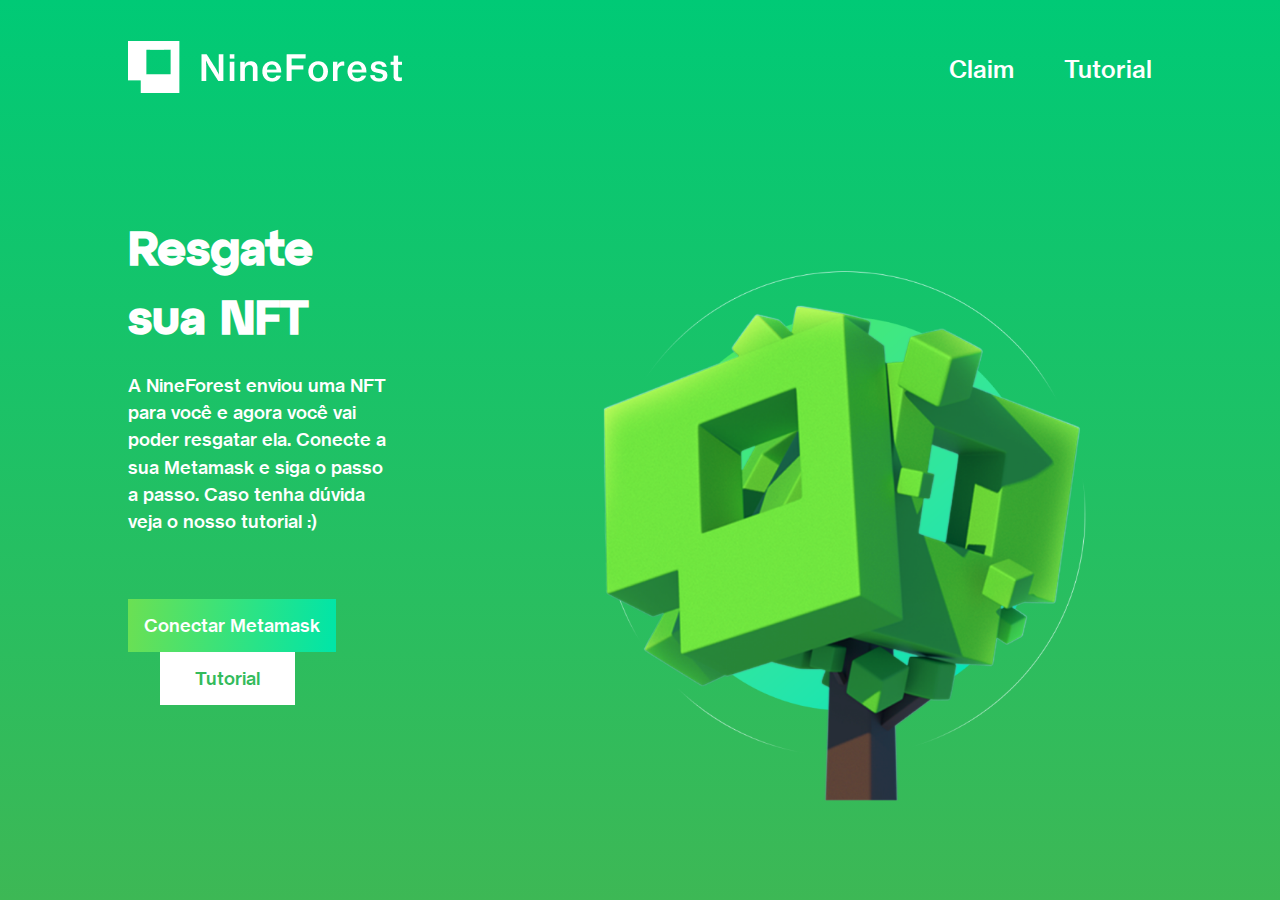
==== index.html @ b1035656 "first push" ====
<!DOCTYPE html>
<html lang="en">
<head>
    <meta charset="UTF-8">
    <meta name="viewport" content="width=device-width, initial-scale=1.0">
    <title>Claim NFT Step 1</title>
    <link rel="stylesheet" href="/style.css">
    <link rel="stylesheet" href="/main.css">
</head>
<body>
    <section>
        <nav>
            <a href="/"> <img id="logo-img" alt="logo" src="/assets/logo/logo.png"></a>
            <ul class="nav-list">
                <li><a href="#">Claim</a></li>
                <li><a href="#">Tutorial</a></li>
            </ul>
        </nav>
        <div class="section">
            <div class="text-div">
                <h1>Resgate sua NFT</h1>
                <p>A NineForest enviou uma NFT para você e agora você vai poder resgatar ela. Conecte a sua Metamask e siga o passo a passo. Caso tenha dúvida veja o nosso tutorial :)</p>
                <div class="buttons-div">
                    <button class="button-main"><p>Conectar Metamask</p><button>
                    <button class="button-secondary">Tutorial</button>
                </div>
            </div>
            <div class="img-div">
                <img src="/assets/images/tree.png" alt="tree">
            </div>
        </div>
    </section>
</body>
</html>
---- style.css ----
@font-face { 
    font-family: 'AtypBold';
    src: url("/assets/fonts/AtypDisplay-Bold.ttf");
  }

@font-face { 
    font-family: 'AtypMedium';
    src: url("/assets/fonts/AtypDisplay-Medium.ttf");
  }


@font-face { 
    font-family: 'AtypRegular';
    src: url("/assets/fonts/AtypDisplay-Regular.ttf");
  }

  @font-face { 
    font-family: 'AtypSemiBold';
    src: url("/assets/fonts/AtypDisplay-Semibold.ttf");
  }


@font-face { 
    font-family: 'Grotesk65';
    src: url("/assets/fonts/Grotesk-65.ttf");
  }

body {
    background: var(--background);
    background-repeat: no-repeat;
   
}

.img-div{
    margin-top: 7.4rem;
    margin-left: 10rem;
}

.img-div img {
    width: 600px;
    height: auto;
}

.buttons-div{
    margin-top: 4rem;
}

.buttons-div .button-secondary{
    background: white;
    color: var(--green);
    padding: 0.8rem 2.2rem;
    margin-left: 2rem;
    font-family: 'Grotesk65';
    font-size: 1.125rem;
    line-height: 1.7rem;
}


/* step-2 */

.img-section{
    margin-left: 10rem;
}

input{
    padding: 1rem 3rem;
    margin-top: 2rem;
    margin-bottom: 4rem;
}

.back-button{
    color: white;
    font-family: 'Grotesk65';
}

.create-nft{
    padding: 1rem 2.5rem;
}

/* step-3 */

.button-download{
    margin-top: 4rem;
}
---- main.css ----
*{
    margin: 0;
    padding: 0;
    border: none;
    box-sizing: border-box;
    text-decoration: none;
}

html {
    --background: linear-gradient(180deg, #00CA76 0%, #3DB855 100%);
    --background-button: linear-gradient(95.26deg, #6BE053 0%, #00E5A8 100%);
    --green: #33BB5B;

}

h1 {
    font-family: 'AtypSemiBold';
    font-size: 3rem;
    color: white;
}

p {
    font-family: 'Grotesk65';
    font-size: 1.125rem;
    line-height: 1.7rem;
    color: white;
}

body {
    height: 100vh;
    margin: 0 10%;
}

nav{
    display: flex;
    justify-content: space-between;
    align-items: center;
    height: 12vh;
    margin-bottom: 30px;
    padding-top: 30px;
}

button{
    cursor: pointer;
}


.nav-list{
    list-style: none;
    display: flex;
}

.nav-list li {
    margin-left: 3.125rem;
}

.nav-list li a {
    color: white;
    font-family: 'Grotesk65';
    font-size: 1.5rem;
    font-weight: 100;
}

.section{
    display: flex;
}

.button-main{
    background: var(--background-button);
    color: white;
    padding: 0.8rem 1rem;
    font-family: 'AtypMedium';
    font-size: 1rem;
}

.text-div{ 
    margin-top: 8rem;
}

.text-div h1{
    margin-bottom: 1rem;
    margin-top: 1rem;
}

.text-div{
    margin-top: 4rem;
}
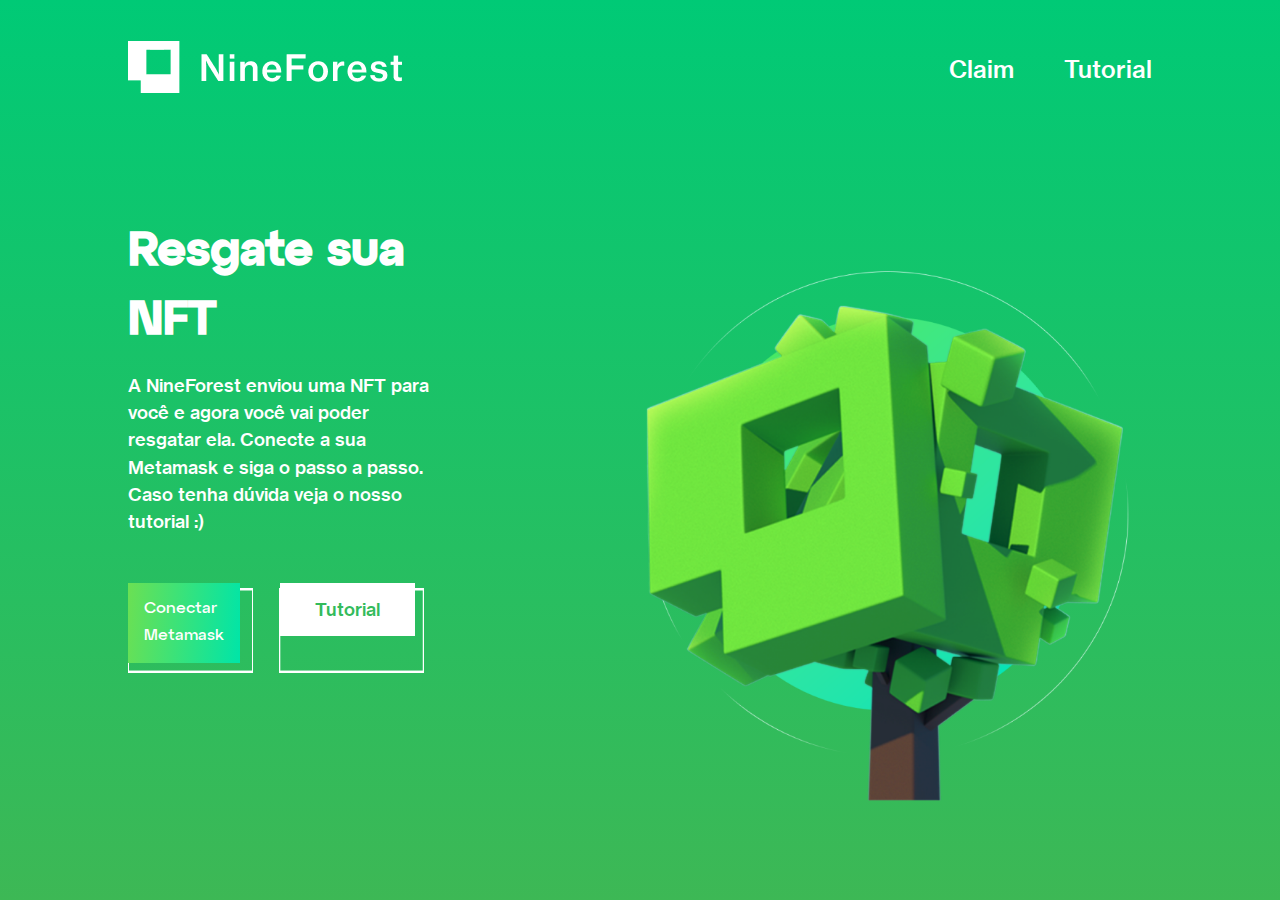
==== commit 1f2ace05: "fix buttons" ====
--- a/index.html
+++ b/index.html
@@ -19,10 +19,10 @@
         <div class="section">
             <div class="text-div">
                 <h1>Resgate sua NFT</h1>
-                <p>A NineForest enviou uma NFT para você e agora você vai poder resgatar ela. Conecte a sua Metamask e siga o passo a passo. Caso tenha dúvida veja o nosso tutorial :)</p>
-                <div class="buttons-div">
-                    <button class="button-main"><p>Conectar Metamask</p><button>
-                    <button class="button-secondary">Tutorial</button>
+                <p class="content-paragraph-first">A NineForest enviou uma NFT para você e agora você vai poder resgatar ela. Conecte a sua Metamask e siga o passo a passo. Caso tenha dúvida veja o nosso tutorial :)</p>
+                <div class="btn-area">
+                    <a class="btn-main" href="#"><p class="btn-main-content">Conectar Metamask</p></a>
+                    <a href="#" class="btn-secondary"><p class="btn-secondary-content">Tutorial</p></a>
                 </div>
             </div>
             <div class="img-div">
--- a/style.css
+++ b/style.css
@@ -31,6 +31,12 @@
    
 }
 
+/* first-page */
+
+.content-paragraph-first{
+    margin-bottom: 3rem;
+}
+
 .img-div{
     margin-top: 7.4rem;
     margin-left: 10rem;
@@ -41,22 +47,10 @@
     height: auto;
 }
 
-.buttons-div{
-    margin-top: 4rem;
-}
-
-.buttons-div .button-secondary{
-    background: white;
-    color: var(--green);
-    padding: 0.8rem 2.2rem;
-    margin-left: 2rem;
-    font-family: 'Grotesk65';
-    font-size: 1.125rem;
-    line-height: 1.7rem;
-}
 
 
-/* step-2 */
+
+/* second-page */
 
 .img-section{
     margin-left: 10rem;
@@ -65,7 +59,7 @@
 input{
     padding: 1rem 3rem;
     margin-top: 2rem;
-    margin-bottom: 4rem;
+    margin-bottom: 2.5rem;
 }
 
 .back-button{
@@ -77,8 +71,99 @@
     padding: 1rem 2.5rem;
 }
 
-/* step-3 */
+/* third-page */
 
 .button-download{
     margin-top: 4rem;
+}
+
+.content-paragraph-third{
+    margin-bottom: 3rem;
+}
+
+/* button 1 */
+
+.btn-area{
+    position: relative;
+    z-index: 99;
+    display: flex;
+}
+
+.btn-main{
+    position: relative;
+    margin-right: 20px;
+    display: inline-block;
+    padding-right: 20px;
+    padding-bottom: 15px; 
+}
+
+.btn-main:before{
+    position: absolute;
+    content: "";
+    width: 95%;
+    height: 90%;
+    background: url(/assets/images/btn-border.png) no-repeat center center;
+    background-size: 100% 100%;
+    bottom: 5%;
+    z-index: -1;
+    right: 5%;
+}
+
+.btn-main-content{
+    background: var(--background-button);
+    color: white;
+    padding: 0.8rem 1rem;
+    font-family: 'AtypMedium';
+    font-size: 1rem;
+}
+
+/* button 2 */
+
+.btn-secondary{
+    position: relative;
+    /* margin-right: 20px; */
+    display: inline-block;
+    padding-right: 20px;
+    padding-bottom: 15px; 
+}
+
+.btn-secondary:before{
+    position: absolute;
+    content: "";
+    width: 93%;
+    height: 90%;
+    background: url(/assets/images/btn-border.png) no-repeat center center;
+    background-size: 100% 100%;
+    bottom: 5%;
+    z-index: -1;
+    right: 7.5%;
+}
+
+.btn-secondary-content{
+    background: white;
+    color: var(--green);
+    padding: 0.8rem 2.2rem;
+    font-family: 'Grotesk65';
+    font-size: 1.125rem;
+    line-height: 1.7rem;
+}
+
+/* button 3 */
+
+.btn-main-content-2{
+    background: var(--background-button);
+    color: white;
+    padding: 0.8rem 2rem;
+    font-family: 'AtypMedium';
+    font-size: 1rem;
+}
+
+/* button 4 */
+
+.btn-main-content-3{
+    background: var(--background-button);
+    color: white;
+    padding: 0.8rem 2rem;
+    font-family: 'AtypMedium';
+    font-size: 1rem;
 }--- a/main.css
+++ b/main.css
@@ -65,13 +65,6 @@
     display: flex;
 }
 
-.button-main{
-    background: var(--background-button);
-    color: white;
-    padding: 0.8rem 1rem;
-    font-family: 'AtypMedium';
-    font-size: 1rem;
-}
 
 .text-div{ 
     margin-top: 8rem;
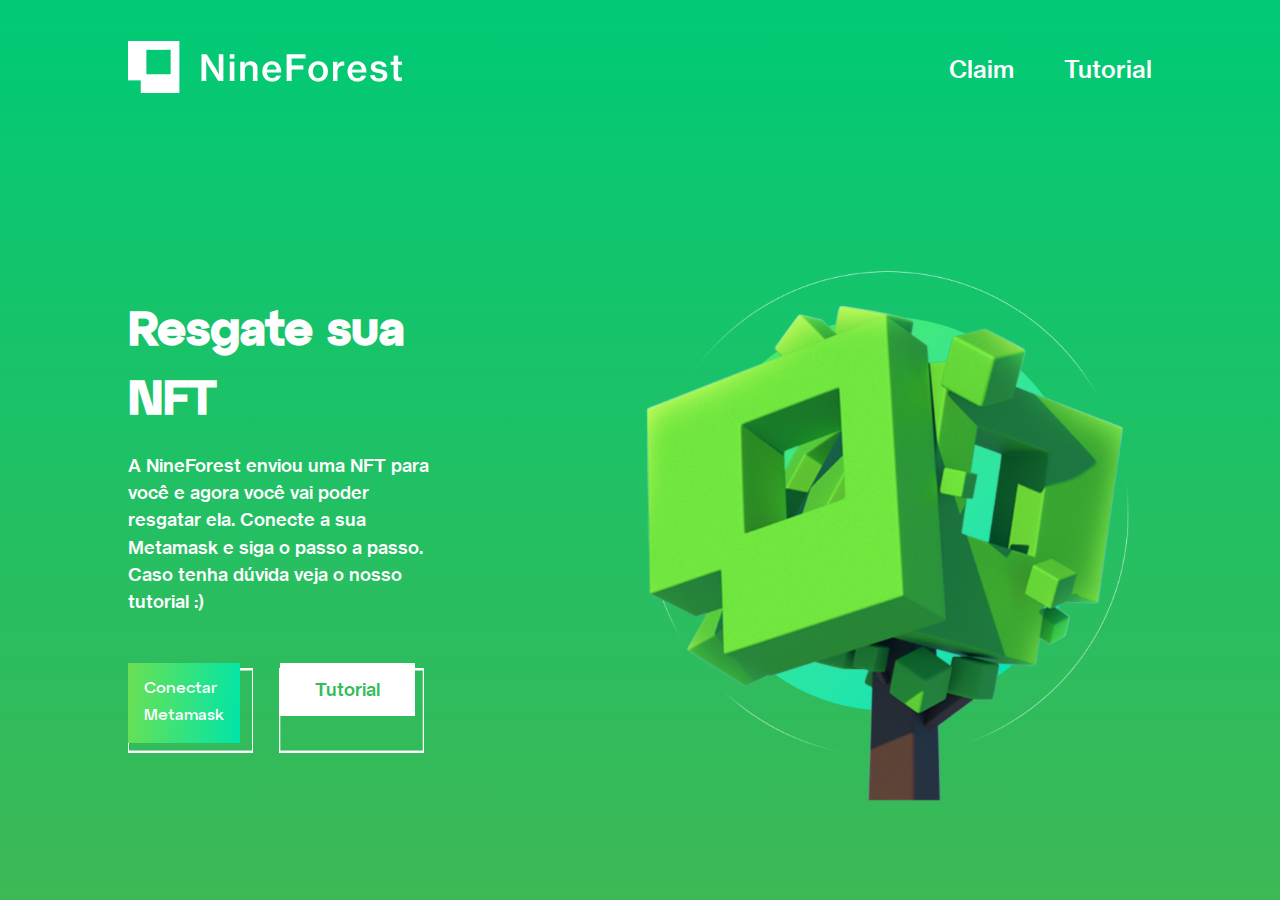
==== commit 228e8a72: "fix margin first page" ====
--- a/index.html
+++ b/index.html
@@ -18,7 +18,7 @@
         </nav>
         <div class="section">
             <div class="text-div">
-                <h1>Resgate sua NFT</h1>
+                <h1 id="title-first">Resgate sua NFT</h1>
                 <p class="content-paragraph-first">A NineForest enviou uma NFT para você e agora você vai poder resgatar ela. Conecte a sua Metamask e siga o passo a passo. Caso tenha dúvida veja o nosso tutorial :)</p>
                 <div class="btn-area">
                     <a class="btn-main" href="#"><p class="btn-main-content">Conectar Metamask</p></a>
--- a/style.css
+++ b/style.css
@@ -32,6 +32,10 @@
 }
 
 /* first-page */
+
+#title-first{
+    margin-top: 6rem;
+}
 
 .content-paragraph-first{
     margin-bottom: 3rem;
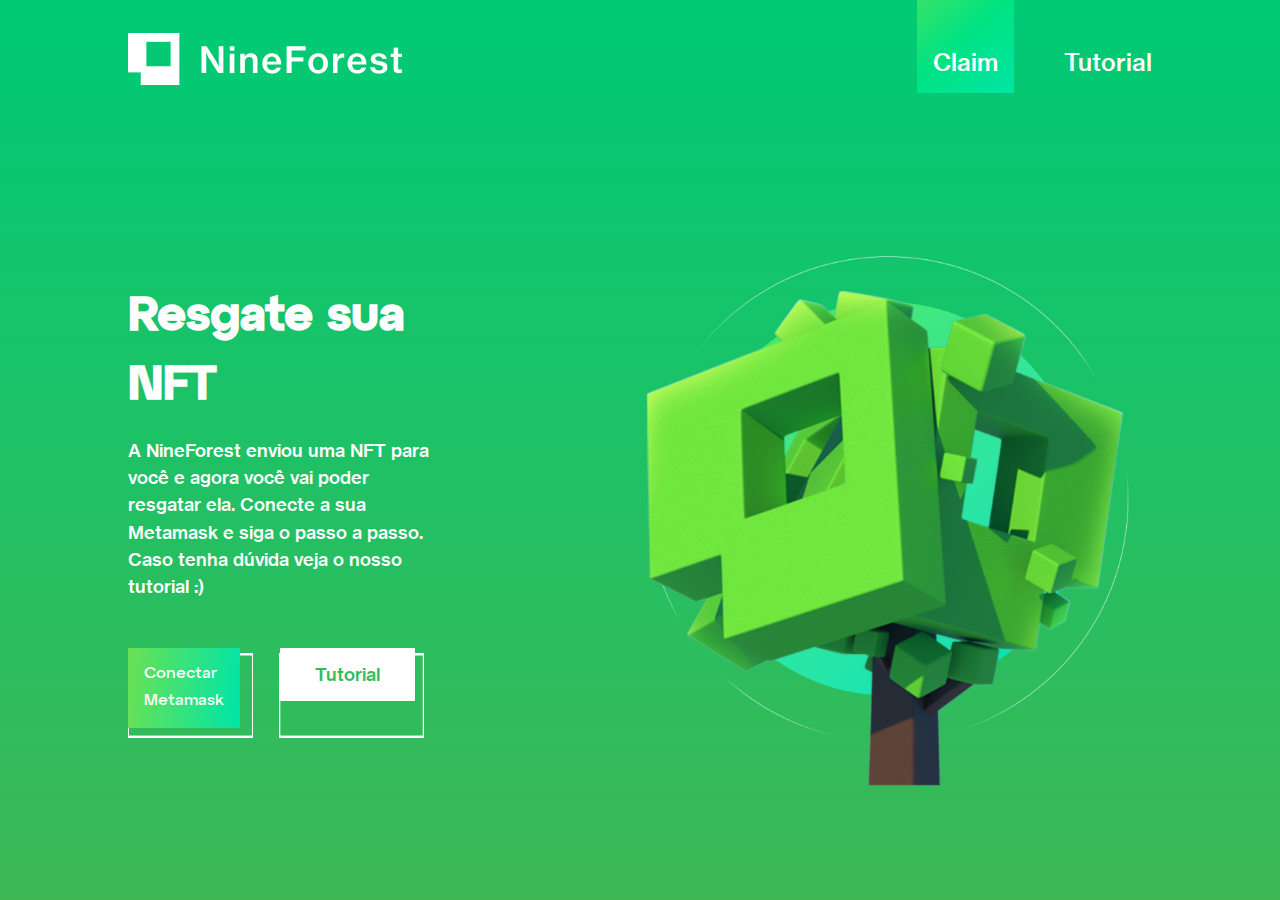
==== commit 5f365f36: "fix nav" ====
--- a/index.html
+++ b/index.html
@@ -12,7 +12,7 @@
         <nav>
             <a href="/"> <img id="logo-img" alt="logo" src="/assets/logo/logo.png"></a>
             <ul class="nav-list">
-                <li><a href="#">Claim</a></li>
+                <li><a href="#" class="nav-btn">Claim</a></li>
                 <li><a href="#">Tutorial</a></li>
             </ul>
         </nav>
--- a/style.css
+++ b/style.css
@@ -60,8 +60,13 @@
     margin-left: 10rem;
 }
 
+.img-section img{
+    width: 100%;
+    height: auto;
+}
+
 input{
-    padding: 1rem 3rem;
+    padding: 1rem 4rem 1rem 1rem;
     margin-top: 2rem;
     margin-bottom: 2.5rem;
 }
--- a/main.css
+++ b/main.css
@@ -26,8 +26,12 @@
     color: white;
 }
 
+html,
+body{
+    height: 100%;
+}
+
 body {
-    height: 100vh;
     margin: 0 10%;
 }
 
@@ -35,7 +39,6 @@
     display: flex;
     justify-content: space-between;
     align-items: center;
-    height: 12vh;
     margin-bottom: 30px;
     padding-top: 30px;
 }
@@ -61,6 +64,11 @@
     font-weight: 100;
 }
 
+.nav-btn{
+    background: linear-gradient(138.19deg, #36E26A 0%, #00E382 44.27%, #00E4A5 100%);
+    padding: 3rem 1rem 1rem 1rem;
+}
+
 .section{
     display: flex;
 }
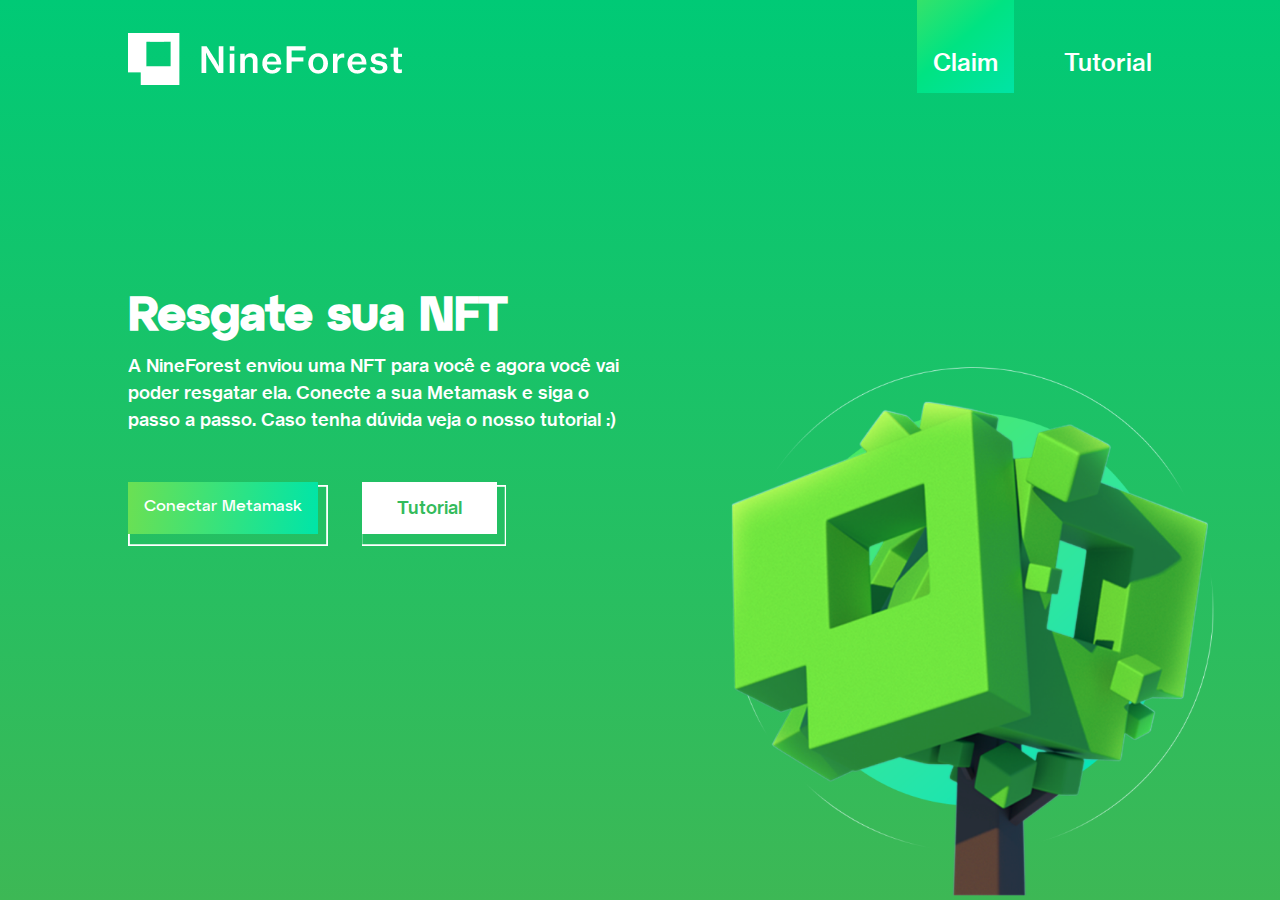
==== commit 5e5459ef: "responsive first page" ====
--- a/index.html
+++ b/index.html
@@ -10,14 +10,15 @@
 <body>
     <section>
         <nav>
-            <a href="/"> <img id="logo-img" alt="logo" src="/assets/logo/logo.png"></a>
+            <a href="/" class="logo-desktop"><img id="logo-img" alt="logo" src="/assets/logo/logo.png"></a>
+            <a href="/" class="logo-mobile"><img src="/assets/logo/logo-mobile.png" alt=""></a>
             <ul class="nav-list">
-                <li><a href="#" class="nav-btn">Claim</a></li>
-                <li><a href="#">Tutorial</a></li>
+                <li><a href="/step-2.html" class="nav-btn">Claim</a></li>
+                <li><a href="https://medium.com/@NineBlocks/tutorial-de-instala%C3%A7%C3%A3o-da-carteira-metamask-14f8401ecd01" target="_blank">Tutorial</a></li>
             </ul>
         </nav>
-        <div class="section">
-            <div class="text-div">
+        <div >
+            <div class="text-div-1">
                 <h1 id="title-first">Resgate sua NFT</h1>
                 <p class="content-paragraph-first">A NineForest enviou uma NFT para você e agora você vai poder resgatar ela. Conecte a sua Metamask e siga o passo a passo. Caso tenha dúvida veja o nosso tutorial :)</p>
                 <div class="btn-area">
--- a/style.css
+++ b/style.css
@@ -44,6 +44,11 @@
 .img-div{
     margin-top: 7.4rem;
     margin-left: 10rem;
+    overflow-x: visible;
+    position: absolute;
+    bottom: 0;
+    right: 0;
+    z-index: 0;
 }
 
 .img-div img {
@@ -51,7 +56,51 @@
     height: auto;
 }
 
-
+.teste1{
+    position: relative;
+}
+
+.text-div-1{
+    position: relative;
+    z-index: 1;
+    width: 50%;
+    margin-top: 4rem;
+}
+
+@media (max-width:1000px){
+    .text-div-1{
+        width: 75%;
+    }
+
+    .img-div img {
+        width: 500px;
+        height: auto;
+    }
+}
+
+@media (max-width:630px){
+    .text-div-1{
+        width: 100%;
+        margin-top: -2rem;
+    }
+    .img-div{
+       left: -6rem;
+        overflow-x: auto;
+    }
+
+    #title-first{
+        font-size: 2rem;
+    }
+
+    .content-paragraph-first{
+        font-size: 1rem;
+    }
+    .img-div img {
+        width: 400px;
+        height: auto;
+    }
+  
+}
 
 
 /* second-page */
@@ -80,6 +129,46 @@
     padding: 1rem 2.5rem;
 }
 
+/* responsive */
+
+
+
+.img-section-mobile{
+    display: none;
+}
+
+.img-section-mobile img{
+    width: 100%;
+    height: auto;
+}
+
+@media (min-width:420px) and (max-width:768px){
+    .img-section{
+        margin-top: 6rem;
+    }
+}
+
+@media (max-width:680px){
+    .section{
+        display: block;
+    }
+
+    .img-section{
+        display: none;
+    }
+
+    .img-section-mobile{
+        display: block;
+    }
+
+    .btn-area-2{
+        margin-top: 2rem;
+        display: flex;
+        justify-content: center;
+    }
+
+}
+
 /* third-page */
 
 .button-download{
@@ -90,12 +179,19 @@
     margin-bottom: 3rem;
 }
 
+@media (max-width:425px){
+    .btn-area-3{
+        margin-top: 2rem;
+        display: flex;
+        justify-content: center;
+    }
+}
+
 /* button 1 */
 
 .btn-area{
     position: relative;
     z-index: 99;
-    display: flex;
 }
 
 .btn-main{
--- a/main.css
+++ b/main.css
@@ -4,6 +4,7 @@
     border: none;
     box-sizing: border-box;
     text-decoration: none;
+    overflow-x: hidden;
 }
 
 html {
@@ -41,6 +42,7 @@
     align-items: center;
     margin-bottom: 30px;
     padding-top: 30px;
+    width: 100%;
 }
 
 button{
@@ -51,10 +53,14 @@
 .nav-list{
     list-style: none;
     display: flex;
+    overflow-x: clip;
 }
+
+
 
 .nav-list li {
     margin-left: 3.125rem;
+    overflow-x: clip;
 }
 
 .nav-list li a {
@@ -73,11 +79,6 @@
     display: flex;
 }
 
-
-.text-div{ 
-    margin-top: 8rem;
-}
-
 .text-div h1{
     margin-bottom: 1rem;
     margin-top: 1rem;
@@ -85,4 +86,26 @@
 
 .text-div{
     margin-top: 4rem;
+}
+
+
+/* responsive */
+
+.logo-mobile{
+    display: none;
+}
+
+@media only screen and (max-width: 768px){
+    .logo-mobile{
+        display: block;
+    }
+    .logo-desktop{
+        display: none;
+    }
+}
+
+@media (max-width:425px){
+.nav-list li a {
+    font-size: 1rem;
+}
 }